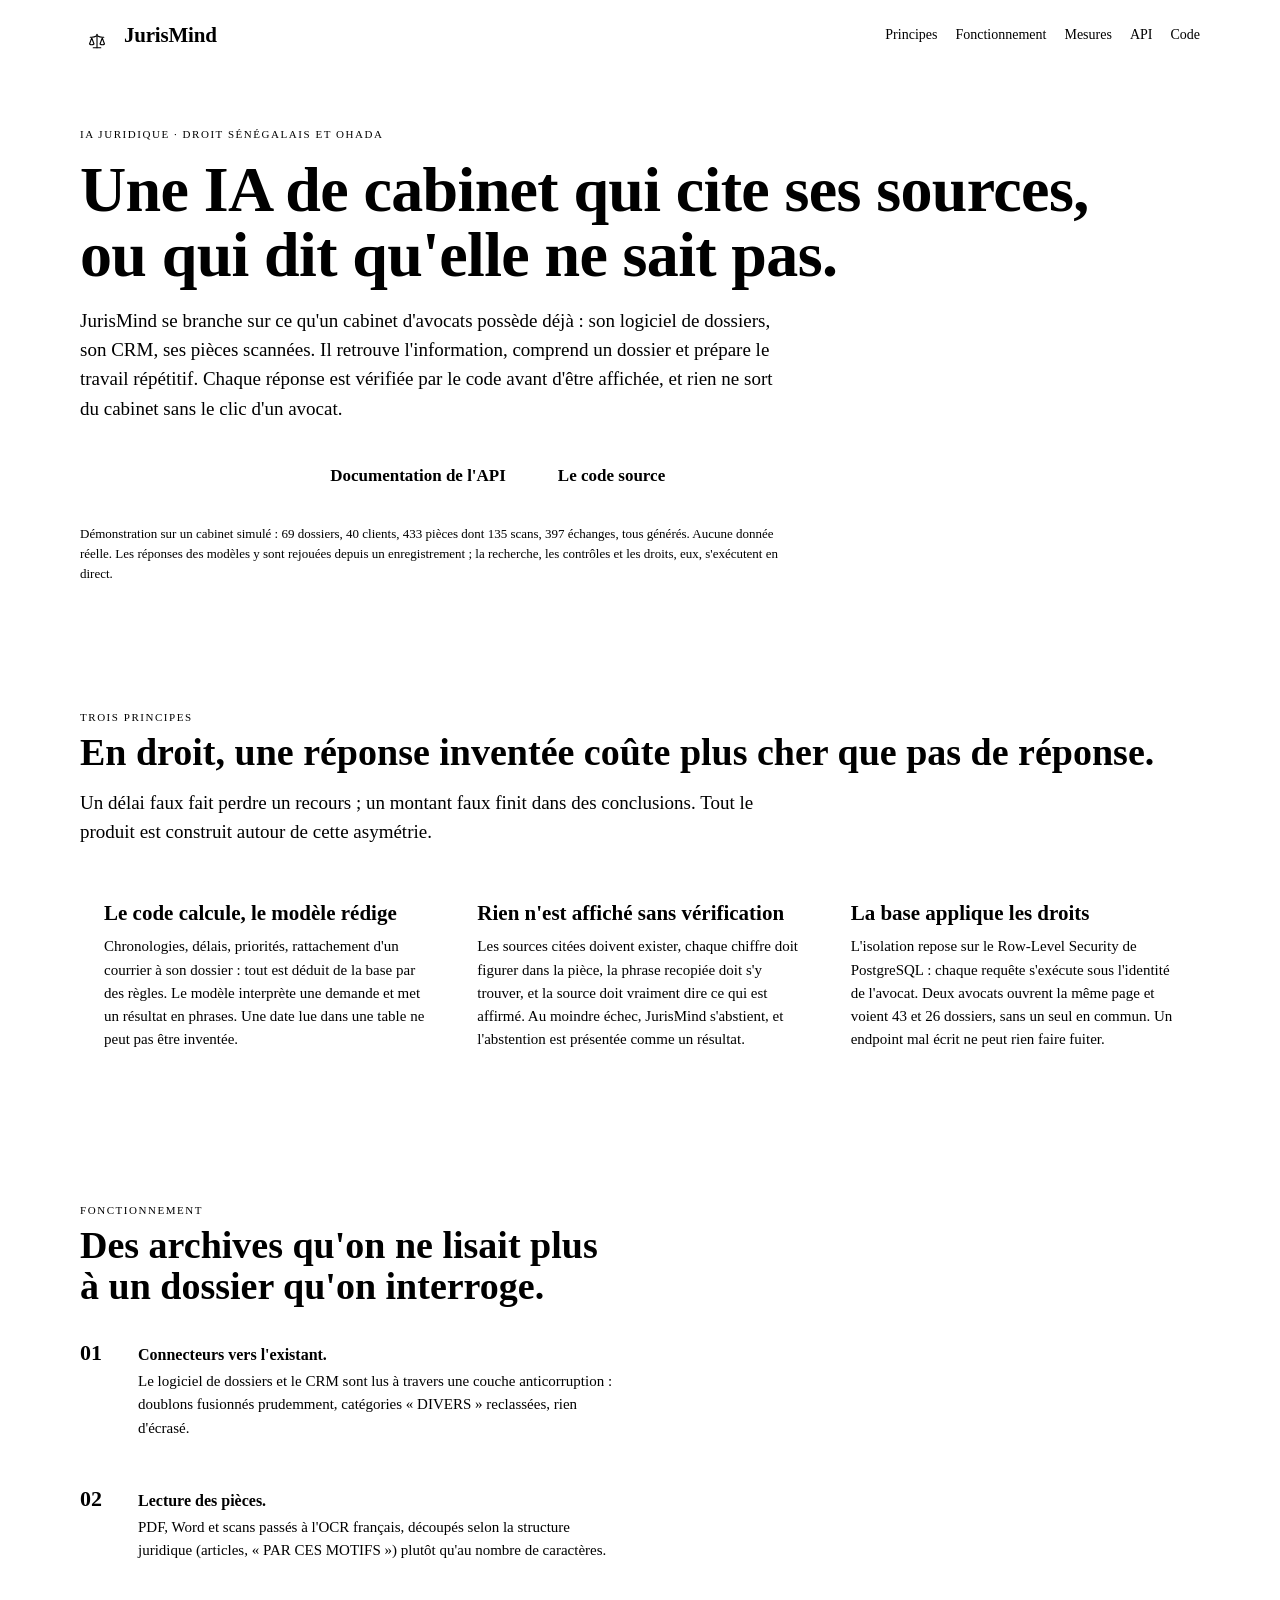
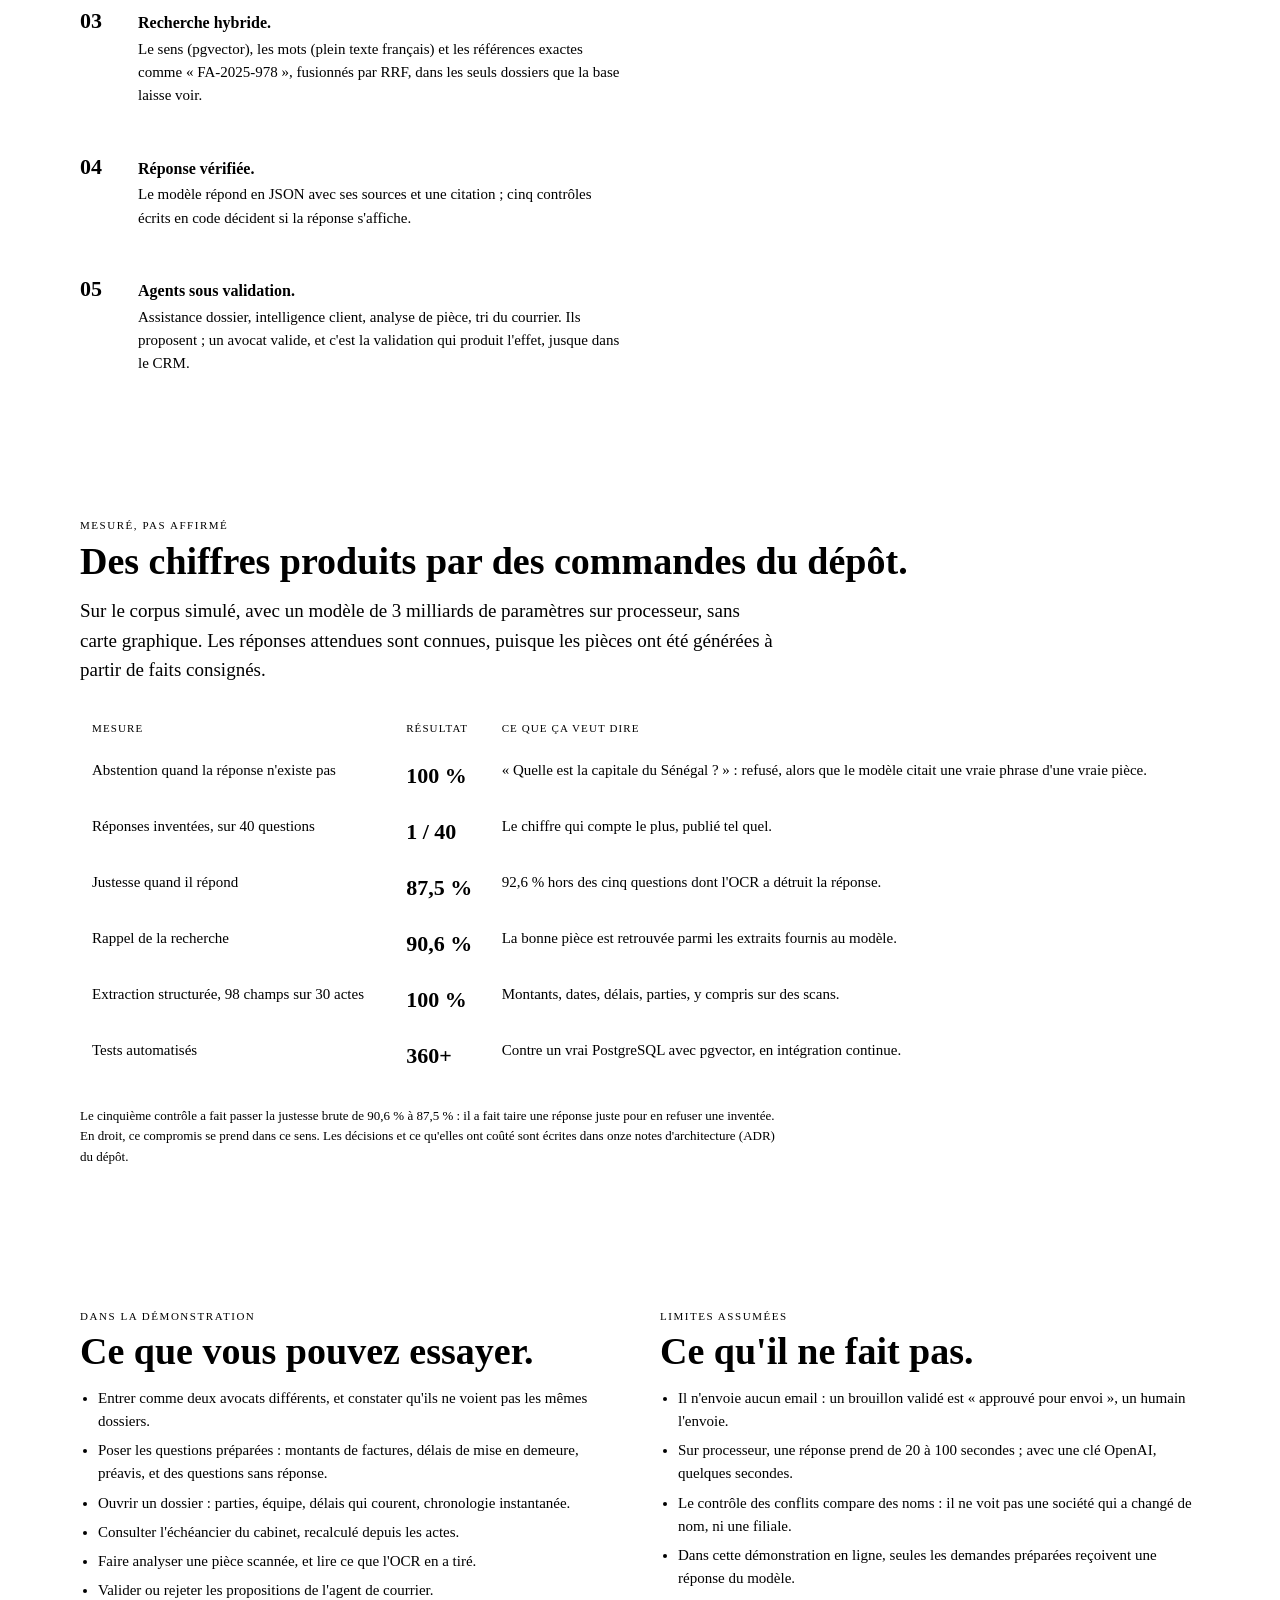
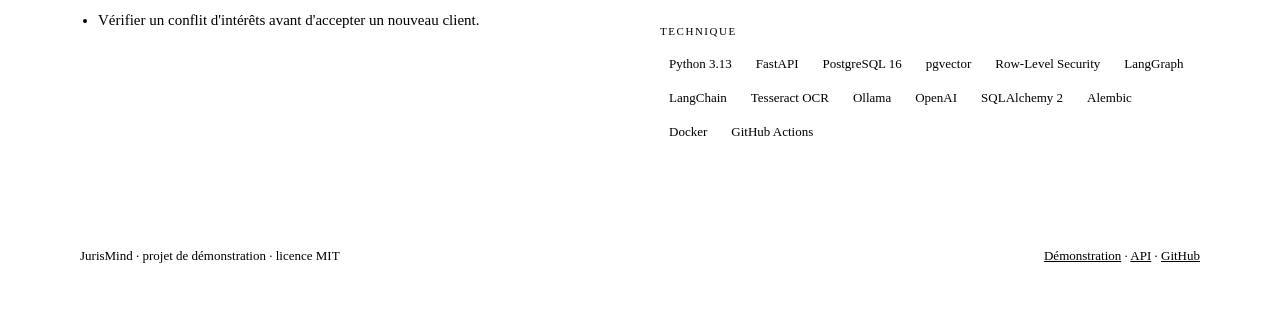
==== src/jurismind/web/accueil/index.html @ 42797e70 "feat(demo): une demonstration publique qui rejoue le modele et execute le reste Un serveur gratuit n" ====
<!DOCTYPE html>
<html lang="fr">
<head>
<meta charset="utf-8">
<meta name="viewport" content="width=device-width, initial-scale=1">
<title>JurisMind — l'IA d'un cabinet d'avocats qui cite ses sources</title>
<meta name="description" content="JurisMind branche une IA sur la base de dossiers, le CRM et les pièces d'un cabinet d'avocats. Recherche hybride, réponses citées et vérifiées, agents sous validation humaine, isolation des données par PostgreSQL.">
<link rel="stylesheet" href="/app/styles.css">
<style>
  html, body { margin: 0; }
  [hidden] { display: none !important; }
  body { background: var(--color-bg); color: var(--color-text); font-family: var(--font-body); line-height: 1.55; }
  a { color: var(--color-accent-700); }
  .page { max-width: 1120px; margin: 0 auto; padding: 0 24px; }
  header.barre { display: flex; align-items: center; gap: 12px; padding: 18px 0; }
  header.barre nav { margin-left: auto; display: flex; gap: 18px; font-size: 14px; flex-wrap: wrap; justify-content: flex-end; }
  header.barre nav a { color: var(--color-neutral-800); text-decoration: none; }
  header.barre nav a:hover { color: var(--color-accent-700); }
  .marque { display: flex; align-items: center; gap: 10px; text-decoration: none; color: inherit; }
  .marque strong { font-family: var(--font-heading); font-weight: 600; font-size: 21px; letter-spacing: -0.01em; }
  .surtitre { font-size: 11px; letter-spacing: .14em; text-transform: uppercase; color: var(--color-accent-700); }
  h1 { font-size: clamp(38px, 6vw, 64px); line-height: 1.02; margin: 14px 0 18px; letter-spacing: -0.01em; }
  h2 { font-size: clamp(28px, 3.6vw, 38px); margin: 6px 0 14px; line-height: 1.1; }
  h3 { font-size: 21px; margin: 0 0 6px; }
  .accroche { font-size: 19px; max-width: 700px; color: var(--color-neutral-800); margin: 0; }
  .actions { display: flex; gap: 12px; flex-wrap: wrap; margin-top: 28px; }
  .bouton { display: inline-flex; align-items: center; gap: 8px; padding: 12px 20px; font-family: var(--font-heading); font-weight: 600; font-size: 17px; text-decoration: none; border: 1px solid var(--color-accent); }
  .bouton.plein { background: var(--color-accent); color: #fff; }
  .bouton.plein:hover { background: var(--color-accent-700); }
  .bouton.vide { color: var(--color-accent-800); background: transparent; }
  .bouton.vide:hover { background: var(--color-accent-100); }
  section { padding: 64px 0; border-top: 1px solid var(--color-divider); }
  .hero { padding: 56px 0 48px; border-top: none; }
  .avis { margin-top: 22px; font-size: 13px; color: var(--color-neutral-700); max-width: 700px; }
  .grille { display: grid; gap: 0; grid-template-columns: repeat(auto-fit, minmax(min(100%, 300px), 1fr)); border: 1px solid var(--color-divider); }
  .grille > div { padding: 22px 24px; border-right: 1px solid var(--color-divider); border-bottom: 1px solid var(--color-divider); background: var(--color-bg); }
  .grille p { margin: 0; font-size: 15px; color: var(--color-neutral-800); }
  .capture { margin-top: 36px; border: 1px solid var(--color-divider); background: var(--color-surface); box-shadow: var(--shadow-md); }
  .capture img { display: block; width: 100%; height: auto; }
  .capture figcaption { padding: 10px 14px; font-size: 13px; color: var(--color-neutral-700); border-top: 1px solid var(--color-divider); background: var(--color-bg); }
  .etapes { counter-reset: etape; display: grid; gap: 14px; margin: 0; padding: 0; list-style: none; }
  .etapes li { counter-increment: etape; display: grid; grid-template-columns: 44px 1fr; gap: 14px; align-items: baseline; padding: 14px 0; border-bottom: 1px solid var(--color-divider); }
  .etapes li::before { content: counter(etape, decimal-leading-zero); font-family: var(--font-heading); font-weight: 600; font-size: 22px; color: var(--color-accent); }
  .etapes strong { font-weight: 600; }
  .etapes p { margin: 2px 0 0; font-size: 15px; color: var(--color-neutral-800); }
  table { width: 100%; border-collapse: collapse; font-size: 15px; }
  th, td { text-align: left; padding: 11px 12px; border-bottom: 1px solid var(--color-divider); vertical-align: top; }
  th { font-size: 11px; letter-spacing: .1em; text-transform: uppercase; color: var(--color-neutral-700); font-weight: 500; }
  td.chiffre { font-family: var(--font-heading); font-weight: 600; font-size: 22px; white-space: nowrap; color: var(--color-accent-800); }
  .deux { display: grid; gap: 40px; grid-template-columns: repeat(auto-fit, minmax(min(100%, 420px), 1fr)); align-items: start; }
  .liste { margin: 0; padding-left: 18px; font-size: 15px; color: var(--color-neutral-800); }
  .liste li { margin: 6px 0; }
  .etiquettes { display: flex; flex-wrap: wrap; gap: 6px; }
  .etiquettes span { font-size: 13px; padding: 4px 9px; border: 1px solid var(--color-divider); background: var(--color-neutral-100); }
  footer { padding: 36px 0 56px; border-top: 1px solid var(--color-divider); font-size: 13px; color: var(--color-neutral-700); display: flex; gap: 16px; flex-wrap: wrap; justify-content: space-between; }
  @media (max-width: 640px) {
    header.barre { flex-wrap: wrap; }
    header.barre nav { margin-left: 0; width: 100%; justify-content: flex-start; }
    .etapes li { grid-template-columns: 34px 1fr; }
    td.chiffre { font-size: 18px; }
    th, td { padding: 9px 6px; }
  }
</style>
</head>
<body>
<div class="page">

  <header class="barre">
    <a class="marque" href="/">
      <span class="blueprint" style="width:34px;height:34px;display:grid;place-items:center;color:var(--color-accent)">
        <i class="corner tl"></i><i class="corner tr"></i><i class="corner bl"></i><i class="corner br"></i>
        <svg width="18" height="18" viewBox="0 0 24 24" style="fill:none;stroke:currentColor;stroke-width:1.5;stroke-linecap:round;stroke-linejoin:round" aria-hidden="true"><path d="m16 16 3-8 3 8c-.87.65-1.92 1-3 1s-2.13-.35-3-1Z"></path><path d="m2 16 3-8 3 8c-.87.65-1.92 1-3 1s-2.13-.35-3-1Z"></path><path d="M7 21h10"></path><path d="M12 3v18"></path><path d="M3 7h2c2 0 5-1 7-2 2 1 5 2 7 2h2"></path></svg>
      </span>
      <strong>JurisMind</strong>
    </a>
    <nav>
      <a href="#principes">Principes</a>
      <a href="#fonctionnement">Fonctionnement</a>
      <a href="#mesures">Mesures</a>
      <a href="/docs">API</a>
      <a href="https://github.com/Dioumadev221/jurismind">Code</a>
    </nav>
  </header>

  <!-- ------------------------------------------------------------------ hero -->
  <section class="hero">
    <div class="surtitre">IA juridique · droit sénégalais et OHADA</div>
    <h1>Une IA de cabinet qui cite ses sources,<br>ou qui dit qu'elle ne sait pas.</h1>
    <p class="accroche">
      JurisMind se branche sur ce qu'un cabinet d'avocats possède déjà : son logiciel de dossiers,
      son CRM, ses pièces scannées. Il retrouve l'information, comprend un dossier et prépare le
      travail répétitif. Chaque réponse est vérifiée par le code avant d'être affichée, et rien ne
      sort du cabinet sans le clic d'un avocat.
    </p>
    <div class="actions">
      <a class="bouton plein" href="/app/">Ouvrir la démonstration</a>
      <a class="bouton vide" href="/docs">Documentation de l'API</a>
      <a class="bouton vide" href="https://github.com/Dioumadev221/jurismind">Le code source</a>
      <a class="bouton vide" id="lien-contact" hidden>Un projet pour votre cabinet ?</a>
    </div>
    <p class="avis">
      Démonstration sur un cabinet simulé : 69 dossiers, 40 clients, 433 pièces dont 135 scans,
      397 échanges, tous générés. Aucune donnée réelle. Les réponses des modèles y sont rejouées
      depuis un enregistrement ; la recherche, les contrôles et les droits, eux, s'exécutent en direct.
    </p>

    <figure class="capture">
      <img src="/app/img/question.png" alt="Une question sur les pièces : la réponse, ses sources citées, et le résultat de chacun des contrôles" loading="lazy" width="1440" height="900" onerror="this.closest('figure').hidden = true">
      <figcaption>Une question sur les pièces : la réponse, la source qui la justifie, et les cinq contrôles qui l'ont laissée passer.</figcaption>
    </figure>
  </section>

  <!-- ------------------------------------------------------------- principes -->
  <section id="principes">
    <div class="surtitre">Trois principes</div>
    <h2>En droit, une réponse inventée coûte plus cher que pas de réponse.</h2>
    <p class="accroche" style="margin-bottom:28px">
      Un délai faux fait perdre un recours ; un montant faux finit dans des conclusions. Tout le
      produit est construit autour de cette asymétrie.
    </p>
    <div class="grille">
      <div>
        <h3>Le code calcule, le modèle rédige</h3>
        <p>Chronologies, délais, priorités, rattachement d'un courrier à son dossier : tout est
        déduit de la base par des règles. Le modèle interprète une demande et met un résultat en
        phrases. Une date lue dans une table ne peut pas être inventée.</p>
      </div>
      <div>
        <h3>Rien n'est affiché sans vérification</h3>
        <p>Les sources citées doivent exister, chaque chiffre doit figurer dans la pièce, la phrase
        recopiée doit s'y trouver, et la source doit vraiment dire ce qui est affirmé. Au moindre
        échec, JurisMind s'abstient, et l'abstention est présentée comme un résultat.</p>
      </div>
      <div>
        <h3>La base applique les droits</h3>
        <p>L'isolation repose sur le Row-Level Security de PostgreSQL : chaque requête s'exécute
        sous l'identité de l'avocat. Deux avocats ouvrent la même page et voient 43 et 26 dossiers,
        sans un seul en commun. Un endpoint mal écrit ne peut rien faire fuiter.</p>
      </div>
    </div>
  </section>

  <!-- --------------------------------------------------------- fonctionnement -->
  <section id="fonctionnement">
    <div class="deux">
      <div>
        <div class="surtitre">Fonctionnement</div>
        <h2>Des archives qu'on ne lisait plus à un dossier qu'on interroge.</h2>
        <ol class="etapes">
          <li><div><strong>Connecteurs vers l'existant.</strong><p>Le logiciel de dossiers et le CRM sont lus à travers une couche anticorruption : doublons fusionnés prudemment, catégories « DIVERS » reclassées, rien d'écrasé.</p></div></li>
          <li><div><strong>Lecture des pièces.</strong><p>PDF, Word et scans passés à l'OCR français, découpés selon la structure juridique (articles, « PAR CES MOTIFS ») plutôt qu'au nombre de caractères.</p></div></li>
          <li><div><strong>Recherche hybride.</strong><p>Le sens (pgvector), les mots (plein texte français) et les références exactes comme « FA-2025-978 », fusionnés par RRF, dans les seuls dossiers que la base laisse voir.</p></div></li>
          <li><div><strong>Réponse vérifiée.</strong><p>Le modèle répond en JSON avec ses sources et une citation ; cinq contrôles écrits en code décident si la réponse s'affiche.</p></div></li>
          <li><div><strong>Agents sous validation.</strong><p>Assistance dossier, intelligence client, analyse de pièce, tri du courrier. Ils proposent ; un avocat valide, et c'est la validation qui produit l'effet, jusque dans le CRM.</p></div></li>
        </ol>
      </div>
      <div style="display:flex;flex-direction:column;gap:24px">
        <figure class="capture" style="margin-top:0">
          <img src="/app/img/dossier.png" alt="L'écran d'un dossier : parties, équipe ayant accès, délais qui courent et chronologie" loading="lazy" width="1440" height="900" onerror="this.closest('figure').hidden = true">
          <figcaption>L'écran du dossier : l'équipe qui y a accès, les délais qui courent, la chronologie construite par le code.</figcaption>
        </figure>
        <figure class="capture" style="margin-top:0">
          <img src="/app/img/courrier.png" alt="Le tri du courrier : chaque email entrant reçoit un dossier, une priorité et un brouillon, en attente de validation" loading="lazy" width="1440" height="900" onerror="this.closest('figure').hidden = true">
          <figcaption>Le courrier entrant trié : dossier, priorité, brouillon. Rien ne part sans validation.</figcaption>
        </figure>
      </div>
    </div>
  </section>

  <!-- ---------------------------------------------------------------- mesures -->
  <section id="mesures">
    <div class="surtitre">Mesuré, pas affirmé</div>
    <h2>Des chiffres produits par des commandes du dépôt.</h2>
    <p class="accroche" style="margin-bottom:24px">
      Sur le corpus simulé, avec un modèle de 3 milliards de paramètres sur processeur, sans carte
      graphique. Les réponses attendues sont connues, puisque les pièces ont été générées à partir
      de faits consignés.
    </p>
    <table>
      <thead><tr><th>Mesure</th><th>Résultat</th><th>Ce que ça veut dire</th></tr></thead>
      <tbody>
        <tr><td>Abstention quand la réponse n'existe pas</td><td class="chiffre">100 %</td><td>« Quelle est la capitale du Sénégal ? » : refusé, alors que le modèle citait une vraie phrase d'une vraie pièce.</td></tr>
        <tr><td>Réponses inventées, sur 40 questions</td><td class="chiffre">1 / 40</td><td>Le chiffre qui compte le plus, publié tel quel.</td></tr>
        <tr><td>Justesse quand il répond</td><td class="chiffre">87,5 %</td><td>92,6 % hors des cinq questions dont l'OCR a détruit la réponse.</td></tr>
        <tr><td>Rappel de la recherche</td><td class="chiffre">90,6 %</td><td>La bonne pièce est retrouvée parmi les extraits fournis au modèle.</td></tr>
        <tr><td>Extraction structurée, 98 champs sur 30 actes</td><td class="chiffre">100 %</td><td>Montants, dates, délais, parties, y compris sur des scans.</td></tr>
        <tr><td>Tests automatisés</td><td class="chiffre">360+</td><td>Contre un vrai PostgreSQL avec pgvector, en intégration continue.</td></tr>
      </tbody>
    </table>
    <p class="avis">
      Le cinquième contrôle a fait passer la justesse brute de 90,6 % à 87,5 % : il a fait taire une
      réponse juste pour en refuser une inventée. En droit, ce compromis se prend dans ce sens. Les
      décisions et ce qu'elles ont coûté sont écrites dans onze notes d'architecture (ADR) du dépôt.
    </p>
  </section>

  <!-- ------------------------------------------------------- ce qu'on essaie -->
  <section>
    <div class="deux">
      <div>
        <div class="surtitre">Dans la démonstration</div>
        <h2>Ce que vous pouvez essayer.</h2>
        <ul class="liste">
          <li>Entrer comme deux avocats différents, et constater qu'ils ne voient pas les mêmes dossiers.</li>
          <li>Poser les questions préparées : montants de factures, délais de mise en demeure, préavis, et des questions sans réponse.</li>
          <li>Ouvrir un dossier : parties, équipe, délais qui courent, chronologie instantanée.</li>
          <li>Consulter l'échéancier du cabinet, recalculé depuis les actes.</li>
          <li>Faire analyser une pièce scannée, et lire ce que l'OCR en a tiré.</li>
          <li>Valider ou rejeter les propositions de l'agent de courrier.</li>
          <li>Vérifier un conflit d'intérêts avant d'accepter un nouveau client.</li>
        </ul>
        <div class="actions"><a class="bouton plein" href="/app/">Ouvrir la démonstration</a></div>
      </div>
      <div>
        <div class="surtitre">Limites assumées</div>
        <h2>Ce qu'il ne fait pas.</h2>
        <ul class="liste">
          <li>Il n'envoie aucun email : un brouillon validé est « approuvé pour envoi », un humain l'envoie.</li>
          <li>Sur processeur, une réponse prend de 20 à 100 secondes ; avec une clé OpenAI, quelques secondes.</li>
          <li>Le contrôle des conflits compare des noms : il ne voit pas une société qui a changé de nom, ni une filiale.</li>
          <li>Dans cette démonstration en ligne, seules les demandes préparées reçoivent une réponse du modèle.</li>
        </ul>
        <div class="surtitre" style="margin-top:32px">Technique</div>
        <div class="etiquettes" style="margin-top:10px">
          <span>Python 3.13</span><span>FastAPI</span><span>PostgreSQL 16</span><span>pgvector</span><span>Row-Level Security</span><span>LangGraph</span><span>LangChain</span><span>Tesseract OCR</span><span>Ollama</span><span>OpenAI</span><span>SQLAlchemy 2</span><span>Alembic</span><span>Docker</span><span>GitHub Actions</span>
        </div>
      </div>
    </div>
  </section>

  <footer>
    <span>JurisMind · projet de démonstration · licence MIT</span>
    <span><a href="/app/">Démonstration</a> · <a href="/docs">API</a> · <a href="https://github.com/Dioumadev221/jurismind">GitHub</a></span>
  </footer>
</div>

<script>
  // Le lien de contact vient du serveur (CONTACT_URL) : la page reste statique.
  fetch("/demo").then((r) => (r.ok ? r.json() : null)).then((demo) => {
    if (demo && demo.contact_url) {
      const lien = document.getElementById("lien-contact");
      lien.href = demo.contact_url;
      lien.hidden = false;
    }
  }).catch(() => {});
</script>
</body>
</html>
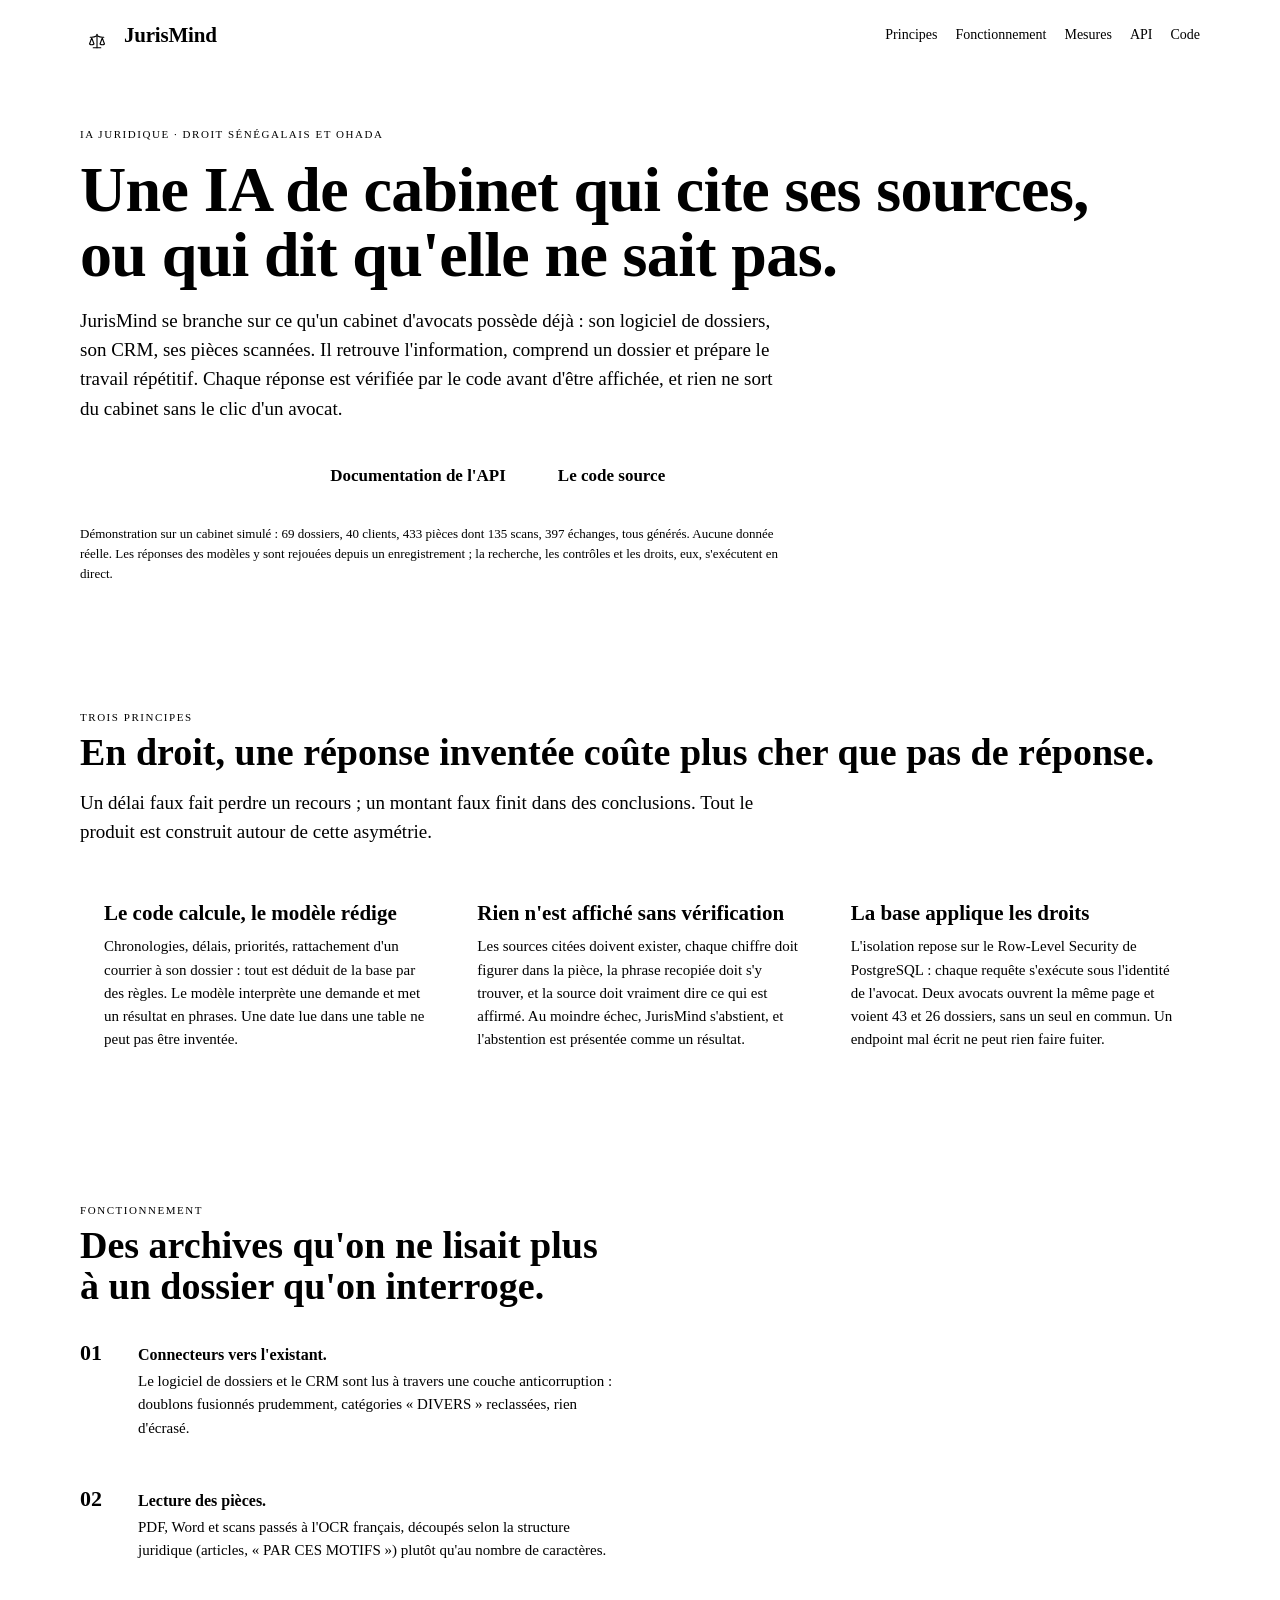
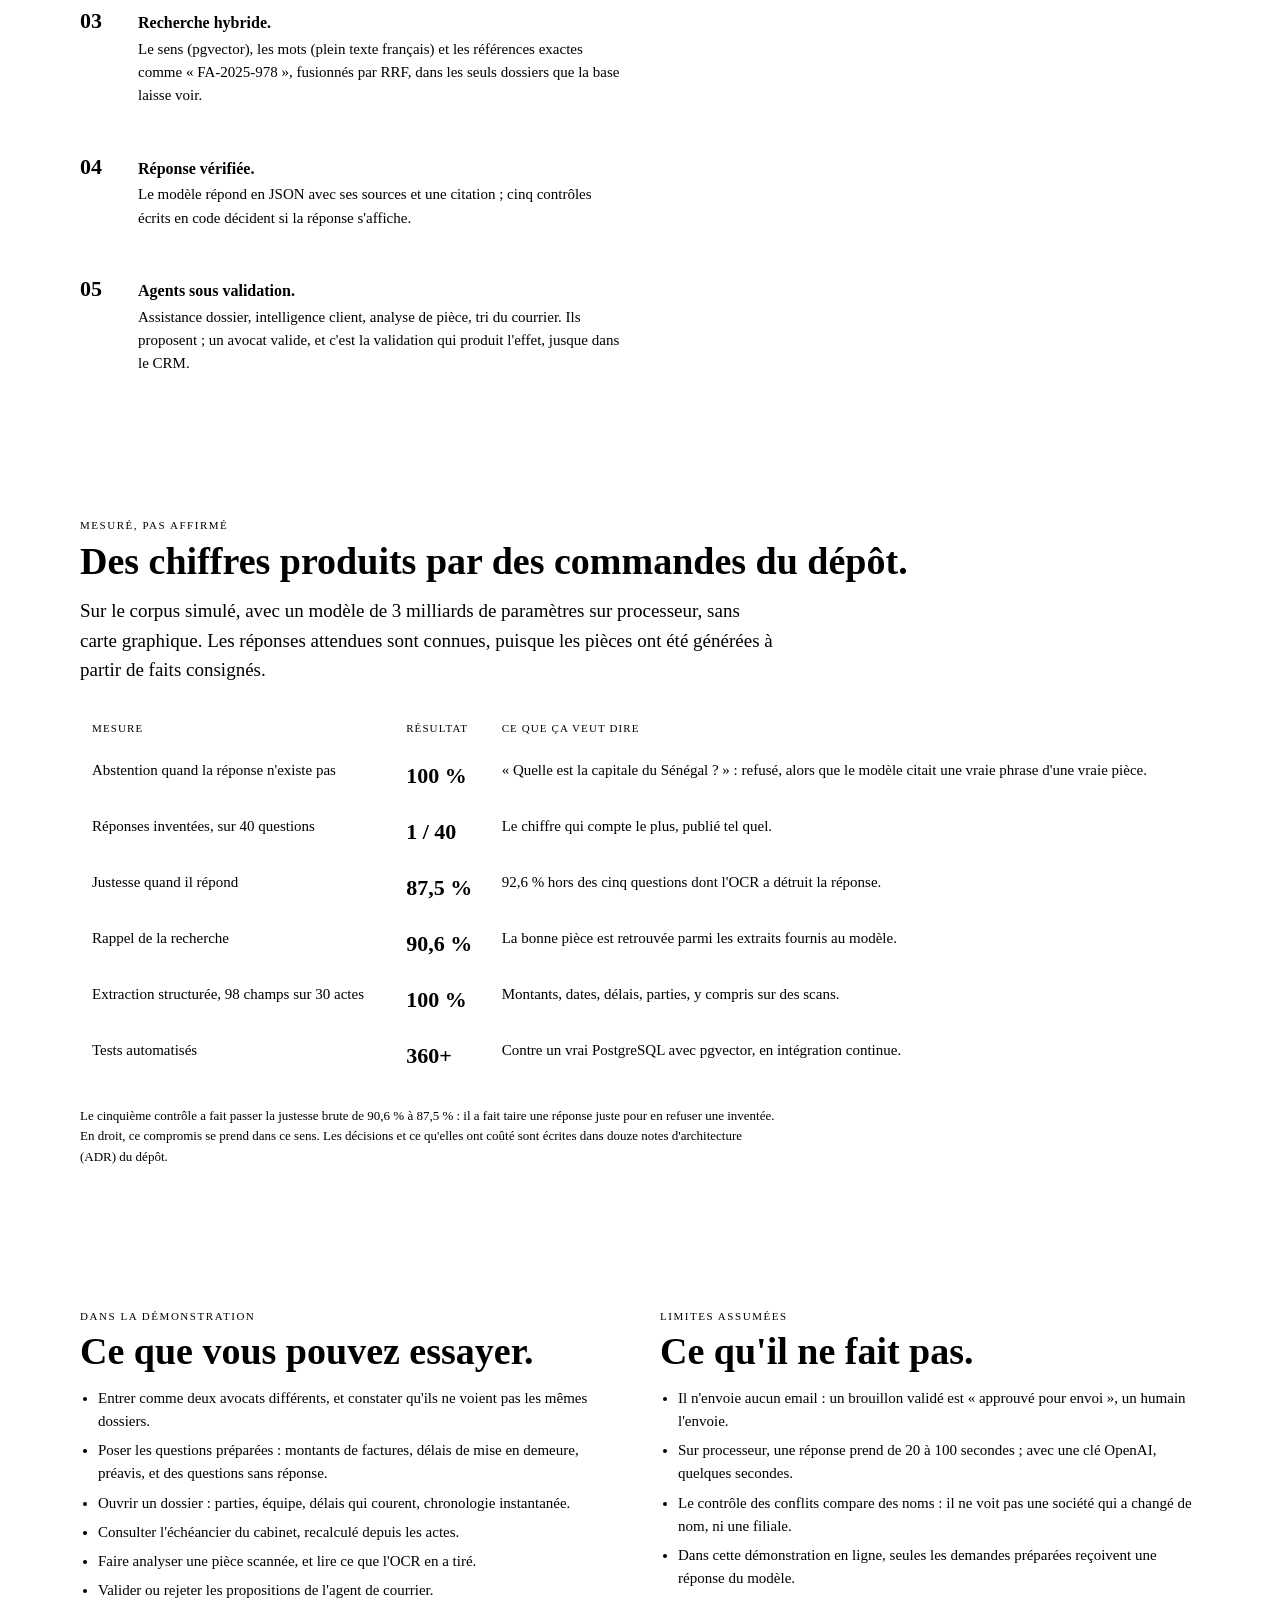
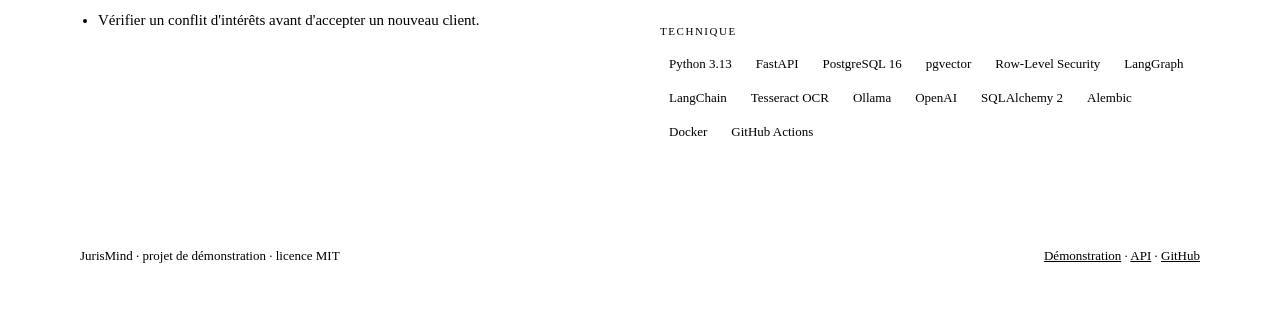
==== commit 96239d16: "docs(demo): captures de la demonstration, et l'issue reelle de chaque question Captures prises sur l" ====
--- a/src/jurismind/web/accueil/index.html
+++ b/src/jurismind/web/accueil/index.html
@@ -184,13 +184,14 @@
         <tr><td>Justesse quand il répond</td><td class="chiffre">87,5 %</td><td>92,6 % hors des cinq questions dont l'OCR a détruit la réponse.</td></tr>
         <tr><td>Rappel de la recherche</td><td class="chiffre">90,6 %</td><td>La bonne pièce est retrouvée parmi les extraits fournis au modèle.</td></tr>
         <tr><td>Extraction structurée, 98 champs sur 30 actes</td><td class="chiffre">100 %</td><td>Montants, dates, délais, parties, y compris sur des scans.</td></tr>
+        <tr id="ligne-scenario" hidden><td>Questions préparées pour cette démonstration</td><td class="chiffre" id="bilan-scenario"></td><td>Le scénario rejoué ici, tiré du corrigé et non choisi : chaque question affiche son issue, erreurs comprises.</td></tr>
         <tr><td>Tests automatisés</td><td class="chiffre">360+</td><td>Contre un vrai PostgreSQL avec pgvector, en intégration continue.</td></tr>
       </tbody>
     </table>
     <p class="avis">
       Le cinquième contrôle a fait passer la justesse brute de 90,6 % à 87,5 % : il a fait taire une
       réponse juste pour en refuser une inventée. En droit, ce compromis se prend dans ce sens. Les
-      décisions et ce qu'elles ont coûté sont écrites dans onze notes d'architecture (ADR) du dépôt.
+      décisions et ce qu'elles ont coûté sont écrites dans douze notes d'architecture (ADR) du dépôt.
     </p>
   </section>
 
@@ -237,6 +238,10 @@
 <script>
   // Le lien de contact vient du serveur (CONTACT_URL) : la page reste statique.
   fetch("/demo").then((r) => (r.ok ? r.json() : null)).then((demo) => {
+    if (demo && demo.bilan && demo.bilan.questions) {
+      document.getElementById("bilan-scenario").textContent = `${demo.bilan.justes} / ${demo.bilan.questions}`;
+      document.getElementById("ligne-scenario").hidden = false;
+    }
     if (demo && demo.contact_url) {
       const lien = document.getElementById("lien-contact");
       lien.href = demo.contact_url;
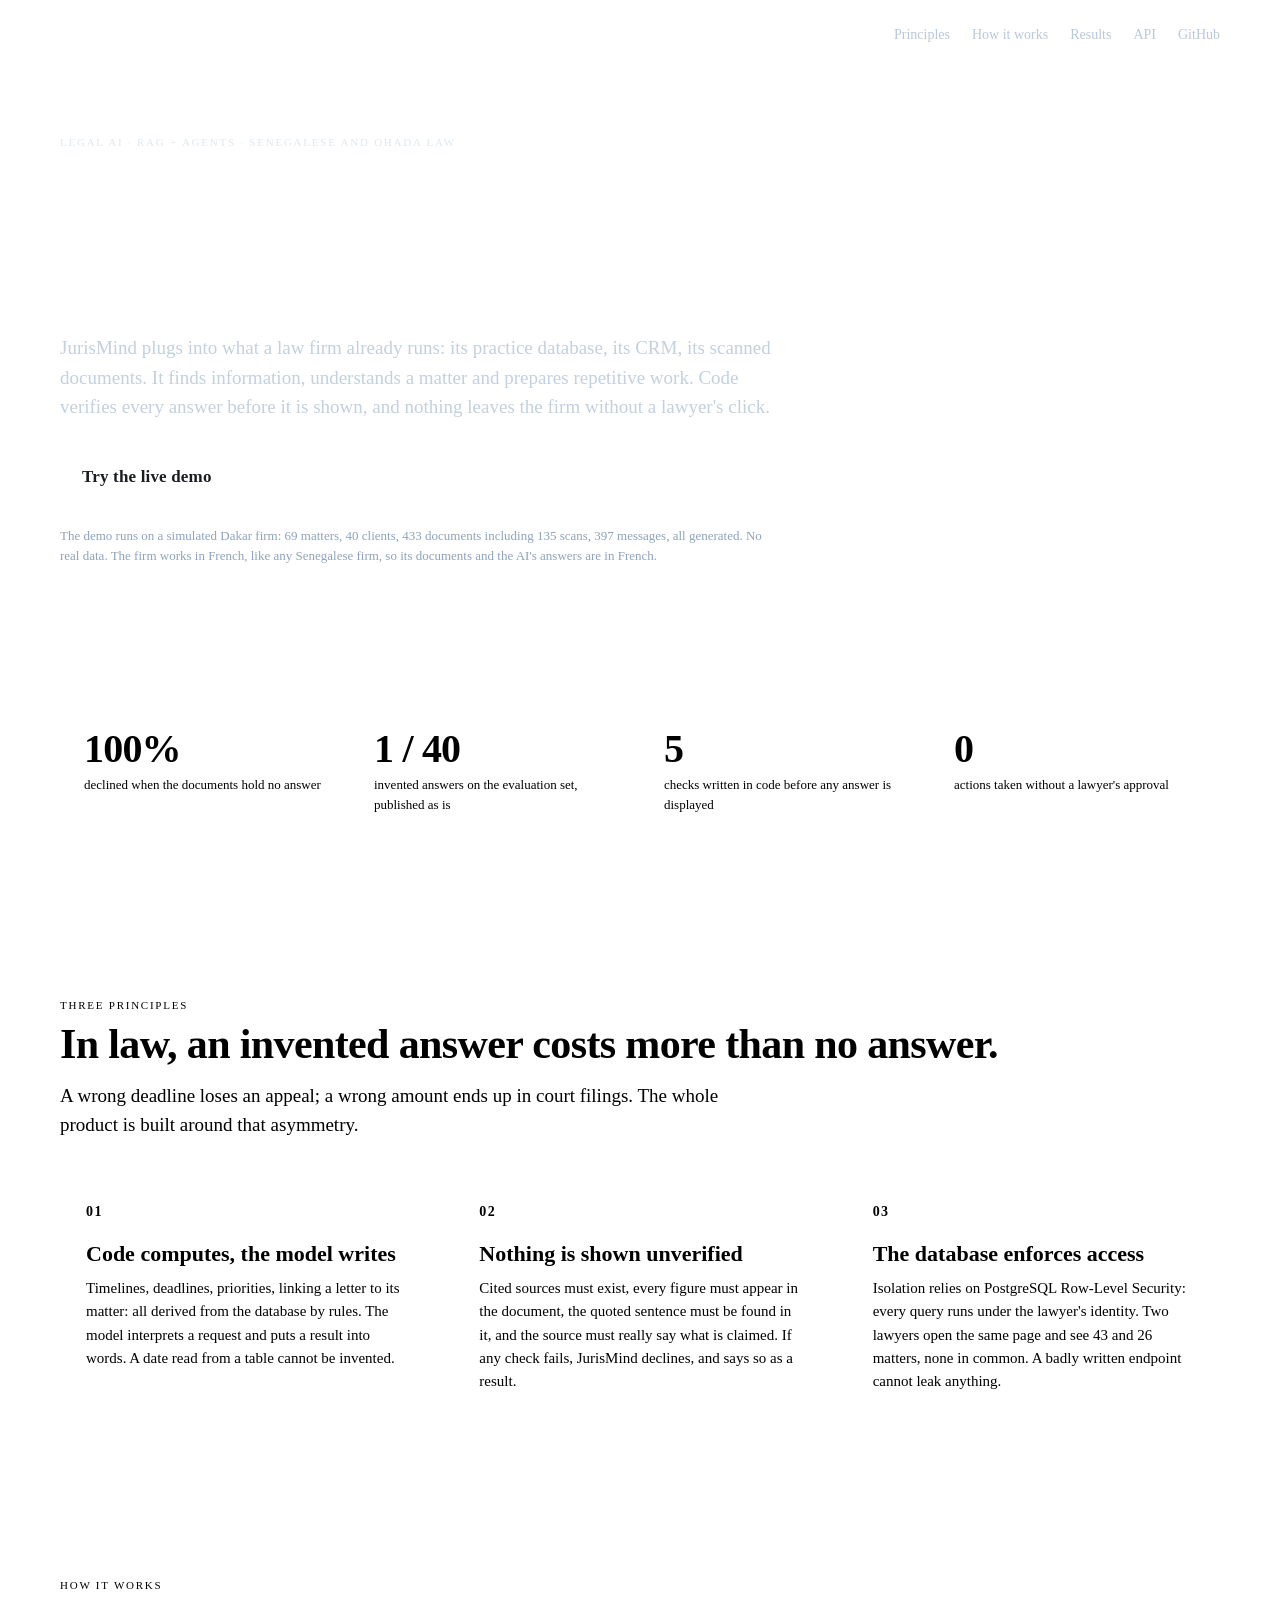
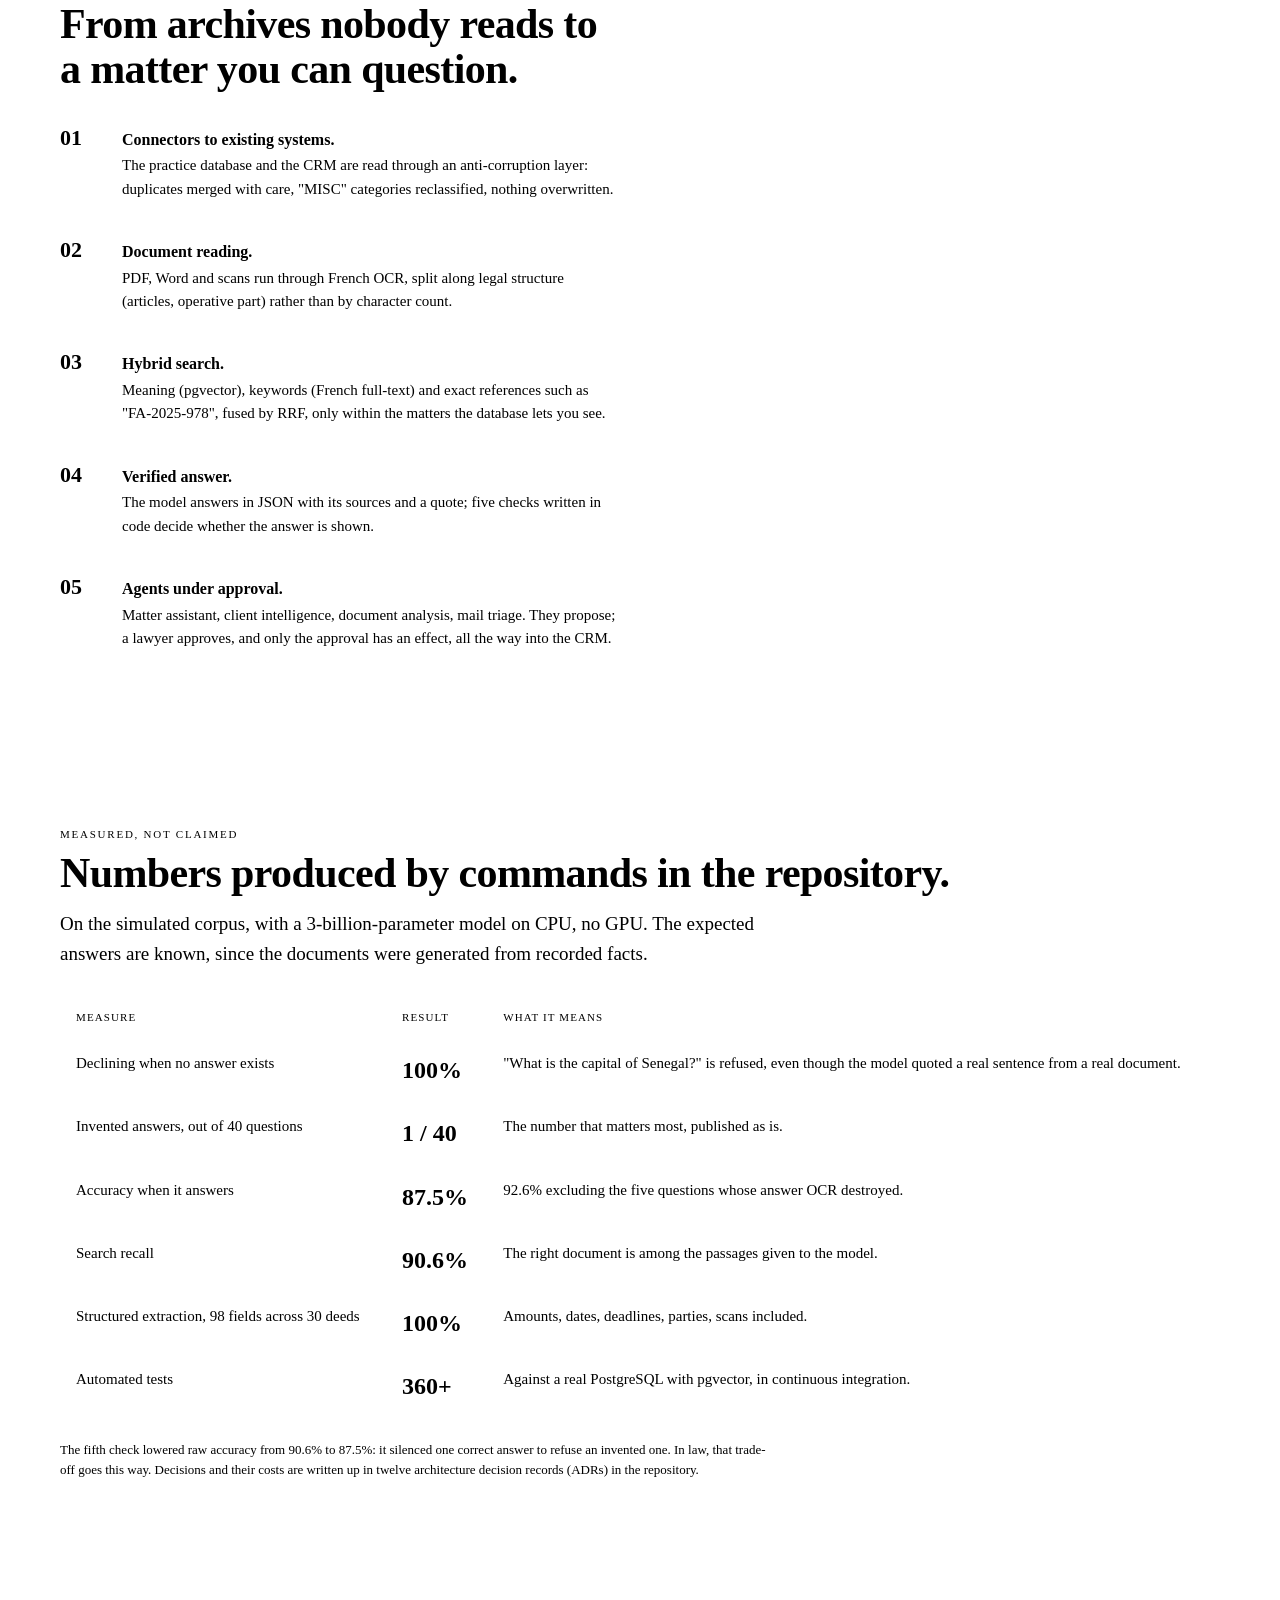
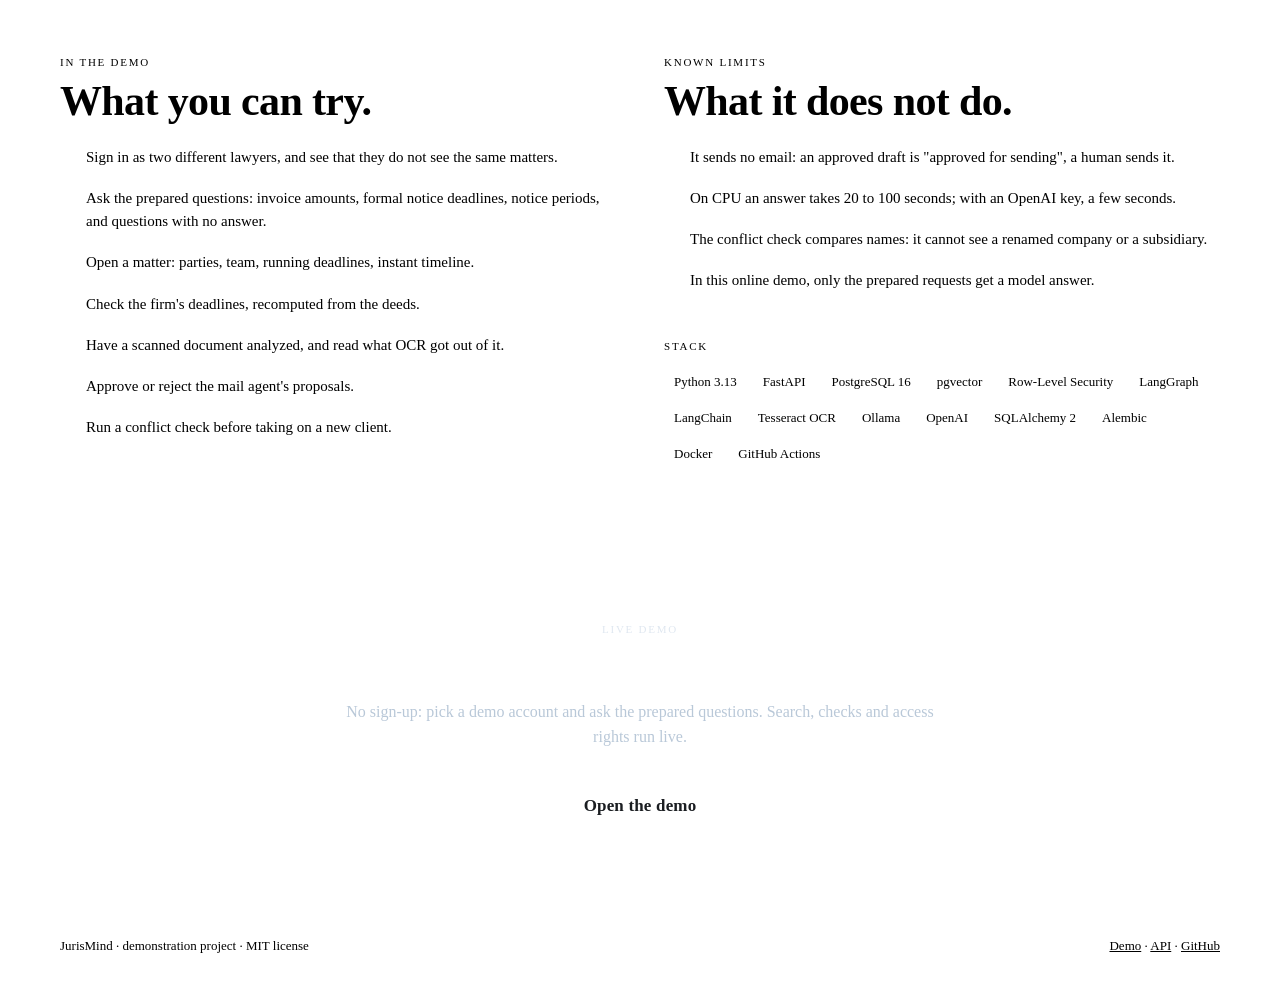
==== commit b3138f70: "feat(ui): interface et page d'accueil en anglais, nouveau design Interface, page d'accueil, comptes " ====
--- a/src/jurismind/web/accueil/index.html
+++ b/src/jurismind/web/accueil/index.html
@@ -1,237 +1,310 @@
 <!DOCTYPE html>
-<html lang="fr">
+<html lang="en">
 <head>
 <meta charset="utf-8">
 <meta name="viewport" content="width=device-width, initial-scale=1">
-<title>JurisMind — l'IA d'un cabinet d'avocats qui cite ses sources</title>
-<meta name="description" content="JurisMind branche une IA sur la base de dossiers, le CRM et les pièces d'un cabinet d'avocats. Recherche hybride, réponses citées et vérifiées, agents sous validation humaine, isolation des données par PostgreSQL.">
+<title>JurisMind · Legal AI that cites its sources, or says it does not know</title>
+<meta name="description" content="JurisMind connects AI to a law firm's practice database, CRM and documents. Hybrid search, cited and verified answers, agents under human approval, data isolation enforced by PostgreSQL.">
 <link rel="stylesheet" href="/app/styles.css">
 <style>
   html, body { margin: 0; }
   [hidden] { display: none !important; }
   body { background: var(--color-bg); color: var(--color-text); font-family: var(--font-body); line-height: 1.55; }
   a { color: var(--color-accent-700); }
-  .page { max-width: 1120px; margin: 0 auto; padding: 0 24px; }
-  header.barre { display: flex; align-items: center; gap: 12px; padding: 18px 0; }
-  header.barre nav { margin-left: auto; display: flex; gap: 18px; font-size: 14px; flex-wrap: wrap; justify-content: flex-end; }
-  header.barre nav a { color: var(--color-neutral-800); text-decoration: none; }
-  header.barre nav a:hover { color: var(--color-accent-700); }
-  .marque { display: flex; align-items: center; gap: 10px; text-decoration: none; color: inherit; }
-  .marque strong { font-family: var(--font-heading); font-weight: 600; font-size: 21px; letter-spacing: -0.01em; }
-  .surtitre { font-size: 11px; letter-spacing: .14em; text-transform: uppercase; color: var(--color-accent-700); }
-  h1 { font-size: clamp(38px, 6vw, 64px); line-height: 1.02; margin: 14px 0 18px; letter-spacing: -0.01em; }
-  h2 { font-size: clamp(28px, 3.6vw, 38px); margin: 6px 0 14px; line-height: 1.1; }
-  h3 { font-size: 21px; margin: 0 0 6px; }
-  .accroche { font-size: 19px; max-width: 700px; color: var(--color-neutral-800); margin: 0; }
-  .actions { display: flex; gap: 12px; flex-wrap: wrap; margin-top: 28px; }
-  .bouton { display: inline-flex; align-items: center; gap: 8px; padding: 12px 20px; font-family: var(--font-heading); font-weight: 600; font-size: 17px; text-decoration: none; border: 1px solid var(--color-accent); }
-  .bouton.plein { background: var(--color-accent); color: #fff; }
-  .bouton.plein:hover { background: var(--color-accent-700); }
+  .page { max-width: 1160px; margin: 0 auto; padding: 0 24px; }
+
+  /* --- the dark band: brand, promise, first screenshot */
+  .bandeau { background: var(--color-accent-900); color: #dfe7f0; position: relative; overflow: hidden; }
+  .bandeau::before { content: ""; position: absolute; inset: 0; pointer-events: none;
+    background-image: linear-gradient(rgba(255,255,255,.04) 1px, transparent 1px), linear-gradient(90deg, rgba(255,255,255,.04) 1px, transparent 1px);
+    background-size: 48px 48px; mask-image: radial-gradient(ellipse at 70% 0%, #000 20%, transparent 70%); }
+  .bandeau a { color: #fff; }
+  header.barre { display: flex; align-items: center; gap: 12px; padding: 18px 0; position: relative; }
+  header.barre nav { margin-left: auto; display: flex; gap: 22px; font-size: 14px; flex-wrap: wrap; justify-content: flex-end; }
+  header.barre nav a { color: #b9c8d8; text-decoration: none; }
+  header.barre nav a:hover { color: #fff; }
+  .marque { display: flex; align-items: center; gap: 10px; text-decoration: none; color: #fff !important; }
+  .marque strong { font-family: var(--font-heading); font-weight: 600; font-size: 22px; letter-spacing: -0.01em; }
+  .marque .blueprint > .corner { color: rgba(255,255,255,.4); }
+  .hero { padding: 64px 0 0; position: relative; }
+  .surtitre { font-size: 11px; letter-spacing: .16em; text-transform: uppercase; color: var(--color-accent-700); font-weight: 500; }
+  .bandeau .surtitre { color: var(--color-gold); }
+  h1 { font-size: clamp(40px, 6.4vw, 72px); line-height: 1; margin: 16px 0 22px; letter-spacing: -0.02em; color: #fff; max-width: 980px; }
+  h1 em { font-style: normal; color: var(--color-gold); }
+  h2 { font-size: clamp(30px, 3.8vw, 42px); margin: 8px 0 14px; line-height: 1.05; letter-spacing: -0.015em; }
+  h3 { font-size: 22px; margin: 0 0 6px; }
+  .accroche { font-size: 19px; max-width: 720px; margin: 0; color: var(--color-neutral-800); }
+  .bandeau .accroche { color: #c3d0de; }
+  .actions { display: flex; gap: 12px; flex-wrap: wrap; margin-top: 30px; }
+  .bouton { display: inline-flex; align-items: center; gap: 8px; padding: 13px 22px; font-family: var(--font-heading); font-weight: 600; font-size: 17px; letter-spacing: .01em; text-decoration: none; border: 1px solid var(--color-accent); transition: background .15s, color .15s; }
+  .bouton.plein { background: var(--color-gold); border-color: var(--color-gold); color: #1a1d21 !important; }
+  .bouton.plein:hover { background: #c69a5c; }
   .bouton.vide { color: var(--color-accent-800); background: transparent; }
   .bouton.vide:hover { background: var(--color-accent-100); }
-  section { padding: 64px 0; border-top: 1px solid var(--color-divider); }
-  .hero { padding: 56px 0 48px; border-top: none; }
-  .avis { margin-top: 22px; font-size: 13px; color: var(--color-neutral-700); max-width: 700px; }
-  .grille { display: grid; gap: 0; grid-template-columns: repeat(auto-fit, minmax(min(100%, 300px), 1fr)); border: 1px solid var(--color-divider); }
-  .grille > div { padding: 22px 24px; border-right: 1px solid var(--color-divider); border-bottom: 1px solid var(--color-divider); background: var(--color-bg); }
+  .bandeau .bouton.vide { color: #fff; border-color: rgba(255,255,255,.3); }
+  .bandeau .bouton.vide:hover { background: rgba(255,255,255,.08); }
+  .avis { margin-top: 22px; font-size: 13px; color: var(--color-neutral-700); max-width: 720px; }
+  .bandeau .avis { color: #8ea3bb; }
+
+  .capture { margin: 0; border: 1px solid var(--color-divider); background: #fff; box-shadow: var(--shadow-lg); }
+  .capture .chrome { display: flex; gap: 6px; align-items: center; padding: 9px 12px; background: var(--color-neutral-200); border-bottom: 1px solid var(--color-divider); }
+  .capture .chrome i { width: 9px; height: 9px; border-radius: 50%; background: var(--color-neutral-400); }
+  .capture .chrome span { margin-left: 10px; font-size: 11px; color: var(--color-neutral-700); }
+  .capture img { display: block; width: 100%; height: auto; }
+  .capture figcaption { margin: 0; padding: 11px 14px; font-size: 13px; color: var(--color-neutral-700); border-top: 1px solid var(--color-divider); background: var(--color-bg); }
+  .hero { padding-bottom: 72px; }
+  .hero .capture { margin-top: 56px; position: relative; }
+
+  /* --- key figures, right under the screenshot */
+  .chiffres { display: grid; grid-template-columns: repeat(auto-fit, minmax(min(100%, 200px), 1fr)); border: 1px solid var(--color-divider); background: #fff; }
+  .chiffres > div { padding: 22px 24px; border-right: 1px solid var(--color-divider); }
+  .chiffres strong { display: block; font-family: var(--font-heading); font-weight: 600; font-size: 40px; line-height: 1; color: var(--color-accent-700); letter-spacing: -0.02em; }
+  .chiffres span { display: block; margin-top: 6px; font-size: 13px; color: var(--color-neutral-700); }
+
+  section { padding: 80px 0; border-top: 1px solid var(--color-divider); }
+  section.premiere { padding-top: 56px; border-top: 0; }
+  .grille { display: grid; gap: 20px; grid-template-columns: repeat(auto-fit, minmax(min(100%, 300px), 1fr)); }
+  .grille > div { padding: 26px 26px 24px; background: #fff; border: 1px solid var(--color-divider); }
+  .grille .num { font-family: var(--font-heading); font-weight: 600; font-size: 14px; color: var(--color-gold); letter-spacing: .1em; margin-bottom: 14px; }
   .grille p { margin: 0; font-size: 15px; color: var(--color-neutral-800); }
-  .capture { margin-top: 36px; border: 1px solid var(--color-divider); background: var(--color-surface); box-shadow: var(--shadow-md); }
-  .capture img { display: block; width: 100%; height: auto; }
-  .capture figcaption { padding: 10px 14px; font-size: 13px; color: var(--color-neutral-700); border-top: 1px solid var(--color-divider); background: var(--color-bg); }
-  .etapes { counter-reset: etape; display: grid; gap: 14px; margin: 0; padding: 0; list-style: none; }
-  .etapes li { counter-increment: etape; display: grid; grid-template-columns: 44px 1fr; gap: 14px; align-items: baseline; padding: 14px 0; border-bottom: 1px solid var(--color-divider); }
+
+  .etapes { counter-reset: etape; display: grid; gap: 0; margin: 0; padding: 0; list-style: none; }
+  .etapes li { counter-increment: etape; display: grid; grid-template-columns: 48px 1fr; gap: 14px; align-items: baseline; padding: 16px 0; border-bottom: 1px solid var(--color-divider); }
   .etapes li::before { content: counter(etape, decimal-leading-zero); font-family: var(--font-heading); font-weight: 600; font-size: 22px; color: var(--color-accent); }
   .etapes strong { font-weight: 600; }
   .etapes p { margin: 2px 0 0; font-size: 15px; color: var(--color-neutral-800); }
-  table { width: 100%; border-collapse: collapse; font-size: 15px; }
-  th, td { text-align: left; padding: 11px 12px; border-bottom: 1px solid var(--color-divider); vertical-align: top; }
-  th { font-size: 11px; letter-spacing: .1em; text-transform: uppercase; color: var(--color-neutral-700); font-weight: 500; }
-  td.chiffre { font-family: var(--font-heading); font-weight: 600; font-size: 22px; white-space: nowrap; color: var(--color-accent-800); }
-  .deux { display: grid; gap: 40px; grid-template-columns: repeat(auto-fit, minmax(min(100%, 420px), 1fr)); align-items: start; }
-  .liste { margin: 0; padding-left: 18px; font-size: 15px; color: var(--color-neutral-800); }
-  .liste li { margin: 6px 0; }
+
+  table { width: 100%; border-collapse: collapse; font-size: 15px; background: #fff; border: 1px solid var(--color-divider); }
+  th, td { text-align: left; padding: 13px 16px; border-bottom: 1px solid var(--color-divider); vertical-align: top; }
+  th { font-size: 11px; letter-spacing: .1em; text-transform: uppercase; color: var(--color-neutral-700); font-weight: 500; background: var(--color-neutral-100); }
+  td.chiffre { font-family: var(--font-heading); font-weight: 600; font-size: 24px; white-space: nowrap; color: var(--color-accent-800); }
+  .deux { display: grid; gap: 48px; grid-template-columns: repeat(auto-fit, minmax(min(100%, 440px), 1fr)); align-items: start; }
+  .liste { margin: 0; padding: 0; list-style: none; font-size: 15px; color: var(--color-neutral-800); }
+  .liste li { padding: 9px 0 9px 26px; border-bottom: 1px solid var(--color-divider); position: relative; }
+  .liste li::before { content: ""; position: absolute; left: 4px; top: 17px; width: 8px; height: 8px; border: 1.5px solid var(--color-accent); }
+  .liste.limites li::before { border-color: var(--color-neutral-500); border-radius: 50%; }
   .etiquettes { display: flex; flex-wrap: wrap; gap: 6px; }
-  .etiquettes span { font-size: 13px; padding: 4px 9px; border: 1px solid var(--color-divider); background: var(--color-neutral-100); }
-  footer { padding: 36px 0 56px; border-top: 1px solid var(--color-divider); font-size: 13px; color: var(--color-neutral-700); display: flex; gap: 16px; flex-wrap: wrap; justify-content: space-between; }
+  .etiquettes span { font-size: 13px; padding: 5px 10px; border: 1px solid var(--color-divider); background: #fff; }
+
+  .appel { background: var(--color-accent-900); color: #dfe7f0; text-align: center; padding: 72px 24px; }
+  .appel h2 { color: #fff; margin-bottom: 10px; }
+  .appel p { color: #b9c8d8; margin: 0 auto; max-width: 620px; }
+  .appel .actions { justify-content: center; }
+  footer { padding: 32px 0 48px; font-size: 13px; color: var(--color-neutral-700); display: flex; gap: 16px; flex-wrap: wrap; justify-content: space-between; }
+
   @media (max-width: 640px) {
     header.barre { flex-wrap: wrap; }
-    header.barre nav { margin-left: 0; width: 100%; justify-content: flex-start; }
-    .etapes li { grid-template-columns: 34px 1fr; }
-    td.chiffre { font-size: 18px; }
-    th, td { padding: 9px 6px; }
+    header.barre nav { margin-left: 0; width: 100%; justify-content: flex-start; gap: 16px; }
+    .hero { padding-top: 32px; }
+    .hero { padding-bottom: 48px; }
+    section.premiere { padding-top: 40px; }
+    section { padding: 56px 0; }
+    .etapes li { grid-template-columns: 36px 1fr; }
+    td.chiffre { font-size: 19px; }
+    th, td { padding: 10px 8px; }
   }
 </style>
 </head>
 <body>
+
+<div class="bandeau">
+  <div class="page">
+    <header class="barre">
+      <a class="marque" href="/">
+        <span class="blueprint" style="width:34px;height:34px;display:grid;place-items:center;color:var(--color-gold)">
+          <i class="corner tl"></i><i class="corner tr"></i><i class="corner bl"></i><i class="corner br"></i>
+          <svg width="18" height="18" viewBox="0 0 24 24" style="fill:none;stroke:currentColor;stroke-width:1.5;stroke-linecap:round;stroke-linejoin:round" aria-hidden="true"><path d="m16 16 3-8 3 8c-.87.65-1.92 1-3 1s-2.13-.35-3-1Z"></path><path d="m2 16 3-8 3 8c-.87.65-1.92 1-3 1s-2.13-.35-3-1Z"></path><path d="M7 21h10"></path><path d="M12 3v18"></path><path d="M3 7h2c2 0 5-1 7-2 2 1 5 2 7 2h2"></path></svg>
+        </span>
+        <strong>JurisMind</strong>
+      </a>
+      <nav>
+        <a href="#principles">Principles</a>
+        <a href="#how">How it works</a>
+        <a href="#results">Results</a>
+        <a href="/docs">API</a>
+        <a href="https://github.com/Dioumadev221/jurismind">GitHub</a>
+      </nav>
+    </header>
+
+    <div class="hero">
+      <div class="surtitre">Legal AI · RAG + agents · Senegalese and OHADA law</div>
+      <h1>Legal AI that cites its sources, <em>or says it does not know.</em></h1>
+      <p class="accroche">
+        JurisMind plugs into what a law firm already runs: its practice database, its CRM, its
+        scanned documents. It finds information, understands a matter and prepares repetitive work.
+        Code verifies every answer before it is shown, and nothing leaves the firm without a
+        lawyer's click.
+      </p>
+      <div class="actions">
+        <a class="bouton plein" href="/app/">Try the live demo</a>
+        <a class="bouton vide" href="https://github.com/Dioumadev221/jurismind">Source code</a>
+        <a class="bouton vide" href="/docs">API docs</a>
+        <a class="bouton vide" id="lien-contact" hidden>Discuss a project</a>
+      </div>
+      <p class="avis">
+        The demo runs on a simulated Dakar firm: 69 matters, 40 clients, 433 documents including
+        135 scans, 397 messages, all generated. No real data. The firm works in French, like any
+        Senegalese firm, so its documents and the AI's answers are in French.
+      </p>
+
+      <figure class="capture">
+        <div class="chrome"><i></i><i></i><i></i><span>JurisMind · Ask the files</span></div>
+        <img src="/app/img/question.png" alt="A question on the documents: the answer, its cited source, and the result of each check" width="1440" height="900" onerror="this.closest('figure').hidden = true">
+        <figcaption>A question on the documents: the answer, the source that backs it, and the five checks it passed.</figcaption>
+      </figure>
+    </div>
+  </div>
+</div>
+
 <div class="page">
 
-  <header class="barre">
-    <a class="marque" href="/">
-      <span class="blueprint" style="width:34px;height:34px;display:grid;place-items:center;color:var(--color-accent)">
-        <i class="corner tl"></i><i class="corner tr"></i><i class="corner bl"></i><i class="corner br"></i>
-        <svg width="18" height="18" viewBox="0 0 24 24" style="fill:none;stroke:currentColor;stroke-width:1.5;stroke-linecap:round;stroke-linejoin:round" aria-hidden="true"><path d="m16 16 3-8 3 8c-.87.65-1.92 1-3 1s-2.13-.35-3-1Z"></path><path d="m2 16 3-8 3 8c-.87.65-1.92 1-3 1s-2.13-.35-3-1Z"></path><path d="M7 21h10"></path><path d="M12 3v18"></path><path d="M3 7h2c2 0 5-1 7-2 2 1 5 2 7 2h2"></path></svg>
-      </span>
-      <strong>JurisMind</strong>
-    </a>
-    <nav>
-      <a href="#principes">Principes</a>
-      <a href="#fonctionnement">Fonctionnement</a>
-      <a href="#mesures">Mesures</a>
-      <a href="/docs">API</a>
-      <a href="https://github.com/Dioumadev221/jurismind">Code</a>
-    </nav>
-  </header>
-
-  <!-- ------------------------------------------------------------------ hero -->
-  <section class="hero">
-    <div class="surtitre">IA juridique · droit sénégalais et OHADA</div>
-    <h1>Une IA de cabinet qui cite ses sources,<br>ou qui dit qu'elle ne sait pas.</h1>
-    <p class="accroche">
-      JurisMind se branche sur ce qu'un cabinet d'avocats possède déjà : son logiciel de dossiers,
-      son CRM, ses pièces scannées. Il retrouve l'information, comprend un dossier et prépare le
-      travail répétitif. Chaque réponse est vérifiée par le code avant d'être affichée, et rien ne
-      sort du cabinet sans le clic d'un avocat.
-    </p>
-    <div class="actions">
-      <a class="bouton plein" href="/app/">Ouvrir la démonstration</a>
-      <a class="bouton vide" href="/docs">Documentation de l'API</a>
-      <a class="bouton vide" href="https://github.com/Dioumadev221/jurismind">Le code source</a>
-      <a class="bouton vide" id="lien-contact" hidden>Un projet pour votre cabinet ?</a>
-    </div>
-    <p class="avis">
-      Démonstration sur un cabinet simulé : 69 dossiers, 40 clients, 433 pièces dont 135 scans,
-      397 échanges, tous générés. Aucune donnée réelle. Les réponses des modèles y sont rejouées
-      depuis un enregistrement ; la recherche, les contrôles et les droits, eux, s'exécutent en direct.
-    </p>
-
-    <figure class="capture">
-      <img src="/app/img/question.png" alt="Une question sur les pièces : la réponse, ses sources citées, et le résultat de chacun des contrôles" loading="lazy" width="1440" height="900" onerror="this.closest('figure').hidden = true">
-      <figcaption>Une question sur les pièces : la réponse, la source qui la justifie, et les cinq contrôles qui l'ont laissée passer.</figcaption>
-    </figure>
-  </section>
-
-  <!-- ------------------------------------------------------------- principes -->
-  <section id="principes">
-    <div class="surtitre">Trois principes</div>
-    <h2>En droit, une réponse inventée coûte plus cher que pas de réponse.</h2>
-    <p class="accroche" style="margin-bottom:28px">
-      Un délai faux fait perdre un recours ; un montant faux finit dans des conclusions. Tout le
-      produit est construit autour de cette asymétrie.
+  <!-- ------------------------------------------------------------- figures -->
+  <section class="premiere">
+    <div class="chiffres">
+      <div><strong>100%</strong><span>declined when the documents hold no answer</span></div>
+      <div><strong>1 / 40</strong><span>invented answers on the evaluation set, published as is</span></div>
+      <div><strong>5</strong><span>checks written in code before any answer is displayed</span></div>
+      <div style="border-right:0"><strong>0</strong><span>actions taken without a lawyer's approval</span></div>
+    </div>
+  </section>
+
+  <!-- ----------------------------------------------------------- principles -->
+  <section id="principles">
+    <div class="surtitre">Three principles</div>
+    <h2>In law, an invented answer costs more than no answer.</h2>
+    <p class="accroche" style="margin-bottom:36px">
+      A wrong deadline loses an appeal; a wrong amount ends up in court filings. The whole product
+      is built around that asymmetry.
     </p>
     <div class="grille">
       <div>
-        <h3>Le code calcule, le modèle rédige</h3>
-        <p>Chronologies, délais, priorités, rattachement d'un courrier à son dossier : tout est
-        déduit de la base par des règles. Le modèle interprète une demande et met un résultat en
-        phrases. Une date lue dans une table ne peut pas être inventée.</p>
-      </div>
-      <div>
-        <h3>Rien n'est affiché sans vérification</h3>
-        <p>Les sources citées doivent exister, chaque chiffre doit figurer dans la pièce, la phrase
-        recopiée doit s'y trouver, et la source doit vraiment dire ce qui est affirmé. Au moindre
-        échec, JurisMind s'abstient, et l'abstention est présentée comme un résultat.</p>
-      </div>
-      <div>
-        <h3>La base applique les droits</h3>
-        <p>L'isolation repose sur le Row-Level Security de PostgreSQL : chaque requête s'exécute
-        sous l'identité de l'avocat. Deux avocats ouvrent la même page et voient 43 et 26 dossiers,
-        sans un seul en commun. Un endpoint mal écrit ne peut rien faire fuiter.</p>
-      </div>
-    </div>
-  </section>
-
-  <!-- --------------------------------------------------------- fonctionnement -->
-  <section id="fonctionnement">
+        <div class="num">01</div>
+        <h3>Code computes, the model writes</h3>
+        <p>Timelines, deadlines, priorities, linking a letter to its matter: all derived from the
+        database by rules. The model interprets a request and puts a result into words. A date
+        read from a table cannot be invented.</p>
+      </div>
+      <div>
+        <div class="num">02</div>
+        <h3>Nothing is shown unverified</h3>
+        <p>Cited sources must exist, every figure must appear in the document, the quoted sentence
+        must be found in it, and the source must really say what is claimed. If any check fails,
+        JurisMind declines, and says so as a result.</p>
+      </div>
+      <div>
+        <div class="num">03</div>
+        <h3>The database enforces access</h3>
+        <p>Isolation relies on PostgreSQL Row-Level Security: every query runs under the lawyer's
+        identity. Two lawyers open the same page and see 43 and 26 matters, none in common. A
+        badly written endpoint cannot leak anything.</p>
+      </div>
+    </div>
+  </section>
+
+  <!-- ---------------------------------------------------------------- how -->
+  <section id="how">
     <div class="deux">
       <div>
-        <div class="surtitre">Fonctionnement</div>
-        <h2>Des archives qu'on ne lisait plus à un dossier qu'on interroge.</h2>
+        <div class="surtitre">How it works</div>
+        <h2>From archives nobody reads to a matter you can question.</h2>
         <ol class="etapes">
-          <li><div><strong>Connecteurs vers l'existant.</strong><p>Le logiciel de dossiers et le CRM sont lus à travers une couche anticorruption : doublons fusionnés prudemment, catégories « DIVERS » reclassées, rien d'écrasé.</p></div></li>
-          <li><div><strong>Lecture des pièces.</strong><p>PDF, Word et scans passés à l'OCR français, découpés selon la structure juridique (articles, « PAR CES MOTIFS ») plutôt qu'au nombre de caractères.</p></div></li>
-          <li><div><strong>Recherche hybride.</strong><p>Le sens (pgvector), les mots (plein texte français) et les références exactes comme « FA-2025-978 », fusionnés par RRF, dans les seuls dossiers que la base laisse voir.</p></div></li>
-          <li><div><strong>Réponse vérifiée.</strong><p>Le modèle répond en JSON avec ses sources et une citation ; cinq contrôles écrits en code décident si la réponse s'affiche.</p></div></li>
-          <li><div><strong>Agents sous validation.</strong><p>Assistance dossier, intelligence client, analyse de pièce, tri du courrier. Ils proposent ; un avocat valide, et c'est la validation qui produit l'effet, jusque dans le CRM.</p></div></li>
+          <li><div><strong>Connectors to existing systems.</strong><p>The practice database and the CRM are read through an anti-corruption layer: duplicates merged with care, "MISC" categories reclassified, nothing overwritten.</p></div></li>
+          <li><div><strong>Document reading.</strong><p>PDF, Word and scans run through French OCR, split along legal structure (articles, operative part) rather than by character count.</p></div></li>
+          <li><div><strong>Hybrid search.</strong><p>Meaning (pgvector), keywords (French full-text) and exact references such as "FA-2025-978", fused by RRF, only within the matters the database lets you see.</p></div></li>
+          <li><div><strong>Verified answer.</strong><p>The model answers in JSON with its sources and a quote; five checks written in code decide whether the answer is shown.</p></div></li>
+          <li><div><strong>Agents under approval.</strong><p>Matter assistant, client intelligence, document analysis, mail triage. They propose; a lawyer approves, and only the approval has an effect, all the way into the CRM.</p></div></li>
         </ol>
       </div>
-      <div style="display:flex;flex-direction:column;gap:24px">
-        <figure class="capture" style="margin-top:0">
-          <img src="/app/img/dossier.png" alt="L'écran d'un dossier : parties, équipe ayant accès, délais qui courent et chronologie" loading="lazy" width="1440" height="900" onerror="this.closest('figure').hidden = true">
-          <figcaption>L'écran du dossier : l'équipe qui y a accès, les délais qui courent, la chronologie construite par le code.</figcaption>
+      <div style="display:flex;flex-direction:column;gap:28px">
+        <figure class="capture">
+          <div class="chrome"><i></i><i></i><i></i><span>JurisMind · Matter</span></div>
+          <img src="/app/img/dossier.png" alt="A matter screen: parties, team with access, running deadlines and timeline" width="1440" height="900" onerror="this.closest('figure').hidden = true">
+          <figcaption>The matter screen: who has access, running deadlines, a timeline built by code.</figcaption>
         </figure>
-        <figure class="capture" style="margin-top:0">
-          <img src="/app/img/courrier.png" alt="Le tri du courrier : chaque email entrant reçoit un dossier, une priorité et un brouillon, en attente de validation" loading="lazy" width="1440" height="900" onerror="this.closest('figure').hidden = true">
-          <figcaption>Le courrier entrant trié : dossier, priorité, brouillon. Rien ne part sans validation.</figcaption>
+        <figure class="capture">
+          <div class="chrome"><i></i><i></i><i></i><span>JurisMind · Inbox</span></div>
+          <img src="/app/img/courrier.png" alt="Mail triage: each incoming email gets a matter, a priority and a draft, waiting for approval" width="1440" height="900" onerror="this.closest('figure').hidden = true">
+          <figcaption>Incoming mail triaged: matter, priority, draft reply. Nothing goes out without approval.</figcaption>
         </figure>
       </div>
     </div>
   </section>
 
-  <!-- ---------------------------------------------------------------- mesures -->
-  <section id="mesures">
-    <div class="surtitre">Mesuré, pas affirmé</div>
-    <h2>Des chiffres produits par des commandes du dépôt.</h2>
-    <p class="accroche" style="margin-bottom:24px">
-      Sur le corpus simulé, avec un modèle de 3 milliards de paramètres sur processeur, sans carte
-      graphique. Les réponses attendues sont connues, puisque les pièces ont été générées à partir
-      de faits consignés.
+  <!-- ------------------------------------------------------------ results -->
+  <section id="results">
+    <div class="surtitre">Measured, not claimed</div>
+    <h2>Numbers produced by commands in the repository.</h2>
+    <p class="accroche" style="margin-bottom:28px">
+      On the simulated corpus, with a 3-billion-parameter model on CPU, no GPU. The expected
+      answers are known, since the documents were generated from recorded facts.
     </p>
     <table>
-      <thead><tr><th>Mesure</th><th>Résultat</th><th>Ce que ça veut dire</th></tr></thead>
+      <thead><tr><th>Measure</th><th>Result</th><th>What it means</th></tr></thead>
       <tbody>
-        <tr><td>Abstention quand la réponse n'existe pas</td><td class="chiffre">100 %</td><td>« Quelle est la capitale du Sénégal ? » : refusé, alors que le modèle citait une vraie phrase d'une vraie pièce.</td></tr>
-        <tr><td>Réponses inventées, sur 40 questions</td><td class="chiffre">1 / 40</td><td>Le chiffre qui compte le plus, publié tel quel.</td></tr>
-        <tr><td>Justesse quand il répond</td><td class="chiffre">87,5 %</td><td>92,6 % hors des cinq questions dont l'OCR a détruit la réponse.</td></tr>
-        <tr><td>Rappel de la recherche</td><td class="chiffre">90,6 %</td><td>La bonne pièce est retrouvée parmi les extraits fournis au modèle.</td></tr>
-        <tr><td>Extraction structurée, 98 champs sur 30 actes</td><td class="chiffre">100 %</td><td>Montants, dates, délais, parties, y compris sur des scans.</td></tr>
-        <tr id="ligne-scenario" hidden><td>Questions préparées pour cette démonstration</td><td class="chiffre" id="bilan-scenario"></td><td>Le scénario rejoué ici, tiré du corrigé et non choisi : chaque question affiche son issue, erreurs comprises.</td></tr>
-        <tr><td>Tests automatisés</td><td class="chiffre">360+</td><td>Contre un vrai PostgreSQL avec pgvector, en intégration continue.</td></tr>
+        <tr><td>Declining when no answer exists</td><td class="chiffre">100%</td><td>"What is the capital of Senegal?" is refused, even though the model quoted a real sentence from a real document.</td></tr>
+        <tr><td>Invented answers, out of 40 questions</td><td class="chiffre">1 / 40</td><td>The number that matters most, published as is.</td></tr>
+        <tr><td>Accuracy when it answers</td><td class="chiffre">87.5%</td><td>92.6% excluding the five questions whose answer OCR destroyed.</td></tr>
+        <tr><td>Search recall</td><td class="chiffre">90.6%</td><td>The right document is among the passages given to the model.</td></tr>
+        <tr><td>Structured extraction, 98 fields across 30 deeds</td><td class="chiffre">100%</td><td>Amounts, dates, deadlines, parties, scans included.</td></tr>
+        <tr id="ligne-scenario" hidden><td>Questions prepared for this demo</td><td class="chiffre" id="bilan-scenario"></td><td>The scenario replayed here, drawn from the answer key rather than hand-picked: each question shows its real outcome, mistakes included.</td></tr>
+        <tr><td>Automated tests</td><td class="chiffre">360+</td><td>Against a real PostgreSQL with pgvector, in continuous integration.</td></tr>
       </tbody>
     </table>
     <p class="avis">
-      Le cinquième contrôle a fait passer la justesse brute de 90,6 % à 87,5 % : il a fait taire une
-      réponse juste pour en refuser une inventée. En droit, ce compromis se prend dans ce sens. Les
-      décisions et ce qu'elles ont coûté sont écrites dans douze notes d'architecture (ADR) du dépôt.
+      The fifth check lowered raw accuracy from 90.6% to 87.5%: it silenced one correct answer to
+      refuse an invented one. In law, that trade-off goes this way. Decisions and their costs are
+      written up in twelve architecture decision records (ADRs) in the repository.
     </p>
   </section>
 
-  <!-- ------------------------------------------------------- ce qu'on essaie -->
+  <!-- ----------------------------------------------------- try / limits -->
   <section>
     <div class="deux">
       <div>
-        <div class="surtitre">Dans la démonstration</div>
-        <h2>Ce que vous pouvez essayer.</h2>
+        <div class="surtitre">In the demo</div>
+        <h2>What you can try.</h2>
         <ul class="liste">
-          <li>Entrer comme deux avocats différents, et constater qu'ils ne voient pas les mêmes dossiers.</li>
-          <li>Poser les questions préparées : montants de factures, délais de mise en demeure, préavis, et des questions sans réponse.</li>
-          <li>Ouvrir un dossier : parties, équipe, délais qui courent, chronologie instantanée.</li>
-          <li>Consulter l'échéancier du cabinet, recalculé depuis les actes.</li>
-          <li>Faire analyser une pièce scannée, et lire ce que l'OCR en a tiré.</li>
-          <li>Valider ou rejeter les propositions de l'agent de courrier.</li>
-          <li>Vérifier un conflit d'intérêts avant d'accepter un nouveau client.</li>
+          <li>Sign in as two different lawyers, and see that they do not see the same matters.</li>
+          <li>Ask the prepared questions: invoice amounts, formal notice deadlines, notice periods, and questions with no answer.</li>
+          <li>Open a matter: parties, team, running deadlines, instant timeline.</li>
+          <li>Check the firm's deadlines, recomputed from the deeds.</li>
+          <li>Have a scanned document analyzed, and read what OCR got out of it.</li>
+          <li>Approve or reject the mail agent's proposals.</li>
+          <li>Run a conflict check before taking on a new client.</li>
         </ul>
-        <div class="actions"><a class="bouton plein" href="/app/">Ouvrir la démonstration</a></div>
-      </div>
-      <div>
-        <div class="surtitre">Limites assumées</div>
-        <h2>Ce qu'il ne fait pas.</h2>
-        <ul class="liste">
-          <li>Il n'envoie aucun email : un brouillon validé est « approuvé pour envoi », un humain l'envoie.</li>
-          <li>Sur processeur, une réponse prend de 20 à 100 secondes ; avec une clé OpenAI, quelques secondes.</li>
-          <li>Le contrôle des conflits compare des noms : il ne voit pas une société qui a changé de nom, ni une filiale.</li>
-          <li>Dans cette démonstration en ligne, seules les demandes préparées reçoivent une réponse du modèle.</li>
+      </div>
+      <div>
+        <div class="surtitre">Known limits</div>
+        <h2>What it does not do.</h2>
+        <ul class="liste limites">
+          <li>It sends no email: an approved draft is "approved for sending", a human sends it.</li>
+          <li>On CPU an answer takes 20 to 100 seconds; with an OpenAI key, a few seconds.</li>
+          <li>The conflict check compares names: it cannot see a renamed company or a subsidiary.</li>
+          <li>In this online demo, only the prepared requests get a model answer.</li>
         </ul>
-        <div class="surtitre" style="margin-top:32px">Technique</div>
-        <div class="etiquettes" style="margin-top:10px">
+        <div class="surtitre" style="margin-top:36px">Stack</div>
+        <div class="etiquettes" style="margin-top:12px">
           <span>Python 3.13</span><span>FastAPI</span><span>PostgreSQL 16</span><span>pgvector</span><span>Row-Level Security</span><span>LangGraph</span><span>LangChain</span><span>Tesseract OCR</span><span>Ollama</span><span>OpenAI</span><span>SQLAlchemy 2</span><span>Alembic</span><span>Docker</span><span>GitHub Actions</span>
         </div>
       </div>
     </div>
   </section>
-
+</div>
+
+<div class="appel">
+  <div class="surtitre" style="color:var(--color-gold)">Live demo</div>
+  <h2>See it answer, and see it decline.</h2>
+  <p>No sign-up: pick a demo account and ask the prepared questions. Search, checks and access rights run live.</p>
+  <div class="actions">
+    <a class="bouton plein" href="/app/">Open the demo</a>
+    <a class="bouton vide" id="lien-contact-bas" hidden style="color:#fff;border-color:rgba(255,255,255,.3)">Discuss a project</a>
+  </div>
+</div>
+
+<div class="page">
   <footer>
-    <span>JurisMind · projet de démonstration · licence MIT</span>
-    <span><a href="/app/">Démonstration</a> · <a href="/docs">API</a> · <a href="https://github.com/Dioumadev221/jurismind">GitHub</a></span>
+    <span>JurisMind · demonstration project · MIT license</span>
+    <span><a href="/app/">Demo</a> · <a href="/docs">API</a> · <a href="https://github.com/Dioumadev221/jurismind">GitHub</a></span>
   </footer>
 </div>
 
@@ -243,9 +316,11 @@
       document.getElementById("ligne-scenario").hidden = false;
     }
     if (demo && demo.contact_url) {
-      const lien = document.getElementById("lien-contact");
-      lien.href = demo.contact_url;
-      lien.hidden = false;
+      for (const id of ["lien-contact", "lien-contact-bas"]) {
+        const lien = document.getElementById(id);
+        lien.href = demo.contact_url;
+        lien.hidden = false;
+      }
     }
   }).catch(() => {});
 </script>
